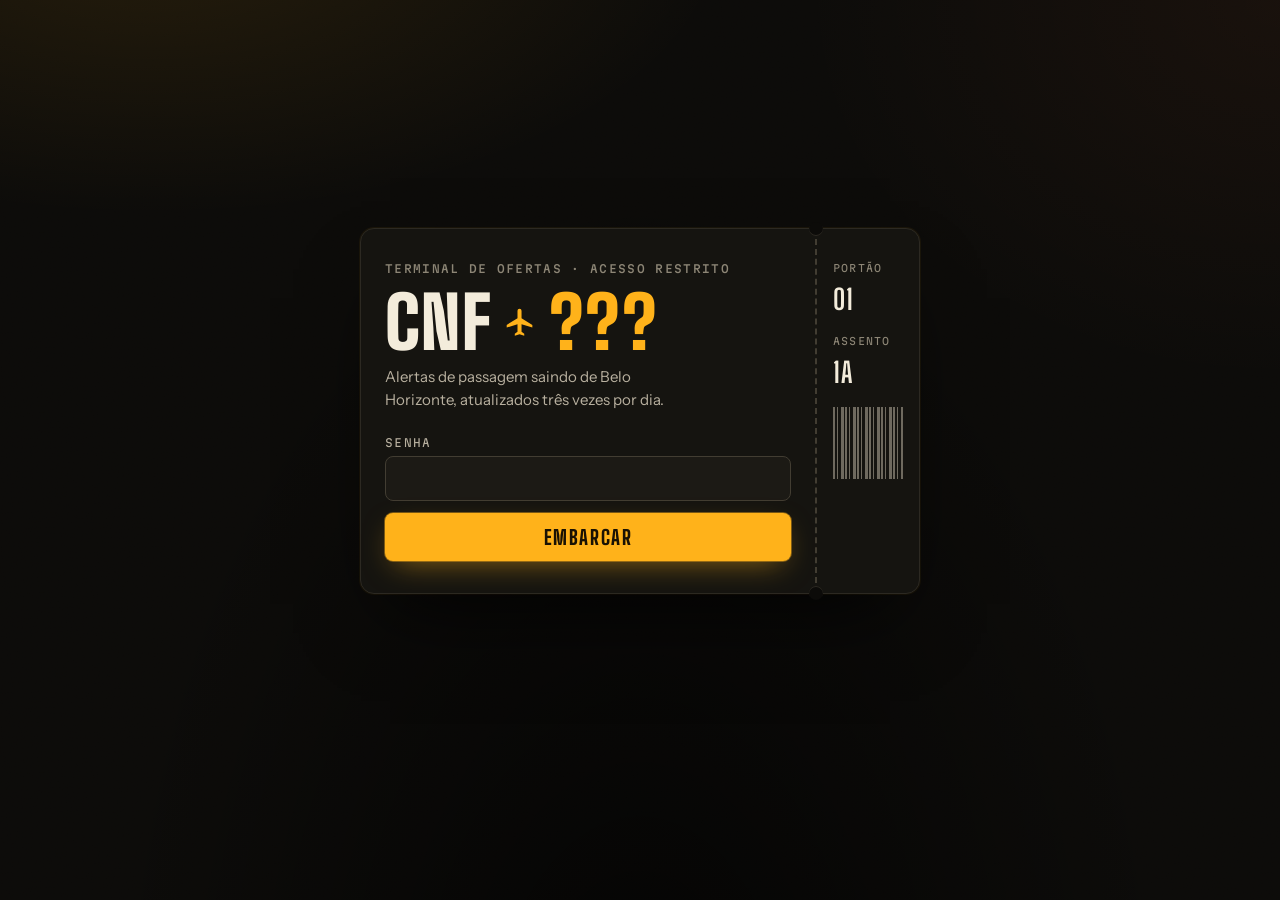
==== web/index.html @ 62c2d339 "feat(panel): Terminal CNF — departures board, boarding passes, paged table Gives the panel a point o" ====
<!DOCTYPE html>
<html lang="pt-BR">
<head>
  <meta charset="utf-8" />
  <meta name="viewport" content="width=device-width, initial-scale=1, viewport-fit=cover" />
  <meta name="color-scheme" content="dark" />
  <meta name="theme-color" content="#0c0b09" />
  <title>Terminal CNF — Passagens</title>
  <link rel="preconnect" href="https://fonts.googleapis.com" />
  <link rel="preconnect" href="https://fonts.gstatic.com" crossorigin />
  <link rel="stylesheet" href="https://fonts.googleapis.com/css2?family=Big+Shoulders+Display:wght@600;700;800;900&family=Instrument+Sans:wght@400;500;600&family=Martian+Mono:wght@400;500;600&display=swap" />
  <link rel="stylesheet" href="style.css" />
</head>
<body>
  <!-- Icon sprite, referenced with <use href="#i-nome">. -->
  <svg hidden aria-hidden="true">
    <defs>
      <g id="i-plane" fill="currentColor" stroke="none"><path d="M21 16v-2l-8-5V3.5a1.5 1.5 0 0 0-3 0V9l-8 5v2l8-2.5V19l-2 1.5V22l3.5-1 3.5 1v-1.5L13 19v-5.5l8 2.5Z"/></g>
      <g id="i-chevron"><path d="m6 9 6 6 6-6"/></g>
      <g id="i-down"><path d="M12 5v14m0 0-6-6m6 6 6-6"/></g>
      <g id="i-up"><path d="M12 19V5m0 0-6 6m6-6 6 6"/></g>
      <g id="i-star" fill="currentColor" stroke="none"><path d="m12 3 2.6 5.6 6 .8-4.4 4.2 1.1 6-5.3-2.9-5.3 2.9 1.1-6L3.4 9.4l6-.8L12 3Z"/></g>
      <g id="i-grid" fill="currentColor" stroke="none"><path d="M4 5h7v6H4zM13 5h7v6h-7zM4 13h7v6H4zM13 13h7v6h-7z"/></g>
      <g id="i-rows"><path d="M4 6h16M4 12h16M4 18h16"/></g>
      <g id="i-x"><path d="m6 6 12 12M18 6 6 18"/></g>
      <g id="i-arrow"><path d="M5 12h14m0 0-5-5m5 5-5 5"/></g>
    </defs>
  </svg>

  <div class="atmosphere" aria-hidden="true"></div>

  <main>
    <!-- ============ Gate: a boarding pass you "scan" with the password ============ -->
    <section id="gate" aria-labelledby="gate-title">
      <div class="gate-pass">
        <div class="gate-main">
          <p class="kicker">Terminal de ofertas · acesso restrito</p>
          <h1 id="gate-title"><span>CNF</span><svg viewBox="0 0 24 24" aria-hidden="true"><use href="#i-plane"/></svg><span>???</span></h1>
          <p class="gate-copy">Alertas de passagem saindo de Belo Horizonte, atualizados três vezes por dia.</p>
          <form id="gate-form" autocomplete="on">
            <label class="field">
              <span>Senha</span>
              <input id="password" type="password" autocomplete="current-password" required />
            </label>
            <button id="unlock" class="btn-board" type="submit">Embarcar</button>
          </form>
          <p id="error" class="error" role="alert" hidden>Senha incorreta. Confira e tente de novo.</p>
        </div>
        <div class="gate-stub" aria-hidden="true">
          <span>Portão</span><b>01</b>
          <span>Assento</span><b>1A</b>
          <span class="barcode"></span>
        </div>
      </div>
    </section>

    <!-- ============ App ============ -->
    <section id="app" hidden>
      <header class="terminal-head">
        <div class="sign">
          <span class="sign-code" id="hub-label">CNF</span>
          <div>
            <p class="kicker">Terminal de ofertas</p>
            <h1>Partidas · <span id="hub-city">Belo Horizonte</span></h1>
          </div>
        </div>
        <div class="clock">
          <span class="clock-time" id="clock" aria-label="Hora em Brasília">--:--:--</span>
          <span class="kicker">Horário de Brasília</span>
          <p id="updated" class="updated"></p>
        </div>
      </header>

      <section class="board" aria-labelledby="board-title">
        <div class="board-head">
          <h2 id="board-title">Em destaque agora</h2>
          <p class="kicker">o melhor sinal de cada destino, dentro dos seus filtros</p>
        </div>
        <div class="board-cols" aria-hidden="true">
          <span>Destino</span><span>Data</span><span>Cia</span><span>Tarifa</span><span>Status</span>
        </div>
        <ol id="board" class="board-rows"></ol>
      </section>

      <div id="summary" class="counters"></div>

      <div class="toolbar">
        <div class="filters" id="filters">
          <select id="f-regiao" aria-label="Filtrar por região"></select>
          <select id="f-sentido" aria-label="Filtrar por sentido">
            <option value="">Sentido: todos</option>
            <option value="ida">Ida (de CNF)</option>
            <option value="volta">Volta (pra CNF)</option>
          </select>
          <select id="f-aeroporto" aria-label="Filtrar por aeroporto"></select>
          <select id="f-cia" aria-label="Filtrar por companhia"></select>
          <select id="f-tipo" aria-label="Filtrar por tipo de sinal">
            <option value="">Sinal: todos</option>
            <option value="azul">Azul mais barata</option>
            <option value="watch">Price-watch</option>
            <option value="roundtrip">Ida+volta Europa</option>
            <option value="queda">Preço em queda</option>
          </select>
          <label class="field-inline"><span>De</span><input type="date" id="f-de" aria-label="Data inicial" /></label>
          <label class="field-inline"><span>Até</span><input type="date" id="f-ate" aria-label="Data final" /></label>
          <label class="field-inline check"><input id="f-direto" type="checkbox" /> <span>Só diretos</span></label>
          <label class="field-inline range">
            <span>Até <output id="f-preco-out"></output></span>
            <input id="f-preco" type="range" min="0" max="10000" step="50" aria-label="Preço máximo" />
          </label>
        </div>

        <div class="view-controls">
          <button id="clear" class="btn-ghost" type="button">
            <svg viewBox="0 0 24 24" aria-hidden="true"><use href="#i-x"/></svg> <span id="clear-label">Limpar</span>
          </button>
          <select id="f-ordem" aria-label="Ordenar por">
            <option value="preco">Ordenar: menor preço</option>
            <option value="delta">Ordenar: maior queda</option>
            <option value="data">Ordenar: data mais próxima</option>
            <option value="destino">Ordenar: destino (A-Z)</option>
          </select>
          <div class="segmented" role="group" aria-label="Modo de visualização">
            <button type="button" class="seg" data-view="cards" aria-pressed="true">
              <svg viewBox="0 0 24 24" aria-hidden="true"><use href="#i-grid"/></svg> Cartões
            </button>
            <button type="button" class="seg" data-view="tabela" aria-pressed="false">
              <svg viewBox="0 0 24 24" aria-hidden="true"><use href="#i-rows"/></svg> Tabela
            </button>
          </div>
        </div>
      </div>

      <p id="count" class="count" role="status" aria-live="polite"></p>

      <div id="cards" class="passes"></div>

      <div id="tabela" hidden>
        <div class="table-wrap">
          <table id="table">
            <thead>
              <tr>
                <th data-sort="destino" aria-sort="none"><button type="button">Rota</button></th>
                <th data-sort="data" aria-sort="none"><button type="button">Data</button></th>
                <th data-sort="cia" aria-sort="none"><button type="button">Cia</button></th>
                <th data-sort="preco" aria-sort="ascending"><button type="button">Tarifa</button></th>
                <th data-sort="delta_pct" aria-sort="none"><button type="button">vs. média</button></th>
                <th>Sinal</th>
                <th><span class="sr-only">Comprar</span></th>
              </tr>
            </thead>
            <tbody id="rows"></tbody>
          </table>
        </div>
        <button id="more" class="btn-ghost more" type="button" hidden></button>
      </div>

      <p id="empty" class="empty" hidden>Nenhum voo bate com esses filtros. Tente afrouxar o preço ou o período.</p>
    </section>
  </main>
  <script src="app.js"></script>
</body>
</html>
---- web/style.css ----
/* ============================================================
   TERMINAL CNF
   An airport departures hall at night: warm black, sodium-amber
   signage, split-flap boards and boarding passes. Amber means
   "look at this"; green/red only ever say "cheaper/pricier than
   usual" and always come with an arrow or a word beside them.
   ============================================================ */
:root {
  color-scheme: dark;

  --bg:          #0c0b09;
  --panel:       #151410;
  --panel-2:     #1c1a15;
  --panel-hover: #221f19;
  --line:        #2c2922;
  --line-strong: #423d32;

  --cream:  #f3ecdb;
  --text-2: #b8b09f;
  --text-3: #8d8676;

  --amber:      #ffb21a;
  --amber-soft: #2e2208;
  --amber-line: #5c4210;
  --green:      #62d69d;
  --green-soft: #0f271b;
  --red:        #ff7c68;
  --red-soft:   #31150f;
  --blue:       #86b9ff;
  --blue-soft:  #122238;
  --violet:     #cfb0ff;
  --violet-soft:#261b36;

  --f-display: "Big Shoulders Display", "Arial Narrow", "Roboto Condensed", sans-serif;
  --f-mono:    "Martian Mono", ui-monospace, "Cascadia Mono", Consolas, monospace;
  --f-ui:      "Instrument Sans", "Segoe UI", system-ui, sans-serif;

  --sp-1: .25rem; --sp-2: .5rem; --sp-3: .75rem; --sp-4: 1rem;
  --sp-5: 1.5rem; --sp-6: 2rem;  --sp-7: 3rem;   --sp-8: 4.5rem;

  --r-sm: 4px; --r-md: 8px; --r-lg: 14px; --r-full: 999px;

  --ease: cubic-bezier(.2, .8, .3, 1);
  --z-bar: 20;
}

*, *::before, *::after { box-sizing: border-box; }
[hidden] { display: none !important; }

body {
  margin: 0;
  min-height: 100dvh;
  background: var(--bg);
  color: var(--cream);
  font-family: var(--f-ui);
  font-size: .9375rem;
  line-height: 1.5;
  -webkit-text-size-adjust: 100%;
}

/* Light from the signage above, a vignette, and a little film grain. */
.atmosphere {
  position: fixed; inset: 0; z-index: -1; pointer-events: none;
  background:
    radial-gradient(60rem 30rem at 12% -8%, rgb(255 178 26 / .10), transparent 60%),
    radial-gradient(50rem 40rem at 100% 0%, rgb(255 120 60 / .05), transparent 60%),
    radial-gradient(ellipse at 50% 120%, rgb(0 0 0 / .7), transparent 60%),
    var(--bg);
}
.atmosphere::after {
  content: ""; position: absolute; inset: 0; opacity: .07; mix-blend-mode: overlay;
  background-image: url("data:image/svg+xml,%3Csvg xmlns='http://www.w3.org/2000/svg' width='180' height='180'%3E%3Cfilter id='n'%3E%3CfeTurbulence type='fractalNoise' baseFrequency='.8' numOctaves='3' stitchTiles='stitch'/%3E%3C/filter%3E%3Crect width='100%25' height='100%25' filter='url(%23n)'/%3E%3C/svg%3E");
}

main {
  max-width: 1240px;
  margin: 0 auto;
  padding: var(--sp-5) max(var(--sp-4), env(safe-area-inset-right)) var(--sp-8) max(var(--sp-4), env(safe-area-inset-left));
}

h1, h2, h3, p { margin: 0; }
.num { font-variant-numeric: tabular-nums; }
.kicker {
  font-family: var(--f-mono); font-size: .6875rem; font-weight: 500;
  letter-spacing: .12em; text-transform: uppercase; color: var(--text-3);
}
.error { color: var(--red); font-size: .8125rem; margin-top: var(--sp-3); }

.sr-only {
  position: absolute; width: 1px; height: 1px; padding: 0; margin: -1px;
  overflow: hidden; clip: rect(0 0 0 0); white-space: nowrap; border: 0;
}

:where(a, button, input, select):focus-visible {
  outline: 2px solid var(--amber);
  outline-offset: 2px;
  border-radius: var(--r-sm);
}

svg {
  width: 1em; height: 1em; fill: none; stroke: currentColor;
  stroke-width: 1.75; stroke-linecap: round; stroke-linejoin: round; flex: none;
}

/* ---------------- Form controls ---------------- */
input, select {
  font: inherit;
  font-size: 16px; /* no iOS zoom on focus */
  color: var(--cream);
  background: var(--panel-2);
  border: 1px solid var(--line-strong);
  border-radius: var(--r-md);
  padding: .6rem .75rem;
  min-height: 44px;
}
select { cursor: pointer; }
button { font: inherit; cursor: pointer; }

.field { display: grid; gap: var(--sp-1); }
.field > span { font-family: var(--f-mono); font-size: .6875rem; letter-spacing: .12em; text-transform: uppercase; color: var(--text-2); }

.btn-board {
  min-height: 48px;
  background: var(--amber);
  color: #1a1203;
  font-family: var(--f-display);
  font-size: 1.25rem; font-weight: 800; letter-spacing: .08em; text-transform: uppercase;
  border: 0; border-radius: var(--r-md);
  padding: .5rem 1rem;
  box-shadow: 0 0 0 1px rgb(255 178 26 / .4), 0 10px 30px -10px rgb(255 178 26 / .55);
  transition: transform .15s var(--ease), filter .15s var(--ease);
}
.btn-board:hover { filter: brightness(1.06); }
.btn-board:active { transform: scale(.98); }
.btn-board[disabled] { opacity: .55; cursor: progress; }

.btn-ghost {
  display: inline-flex; align-items: center; gap: var(--sp-2);
  min-height: 44px; padding: 0 .85rem;
  background: transparent; color: var(--text-2);
  border: 1px solid var(--line-strong); border-radius: var(--r-md);
  font-size: .8125rem;
  transition: color .15s var(--ease), border-color .15s var(--ease);
}
.btn-ghost:hover { color: var(--cream); border-color: var(--text-3); }
.btn-ghost.is-active { color: var(--amber); border-color: var(--amber-line); }

/* ============================================================
   GATE — a boarding pass
   ============================================================ */
#gate { display: grid; place-items: center; min-height: 86dvh; }
.gate-pass {
  --notch: 14px;
  display: grid; grid-template-columns: 1fr 104px;
  width: min(560px, 100%);
  background: var(--panel);
  border: 1px solid var(--line);
  border-radius: var(--r-lg);
  box-shadow: 0 40px 80px -30px rgb(0 0 0 / .8), 0 0 0 1px rgb(255 178 26 / .06);
  animation: rise .6s var(--ease) both;
}
.gate-main { padding: var(--sp-6) var(--sp-5); }
.gate-main h1 {
  display: flex; align-items: center; gap: var(--sp-3);
  font-family: var(--f-display); font-weight: 900; font-size: clamp(3rem, 12vw, 4.5rem);
  line-height: .9; letter-spacing: .02em; margin: var(--sp-3) 0 var(--sp-3);
}
.gate-main h1 svg { font-size: .45em; color: var(--amber); }
.gate-main h1 span:last-child { color: var(--amber); }
.gate-copy { color: var(--text-2); max-width: 32ch; }
#gate-form { display: grid; gap: var(--sp-3); margin-top: var(--sp-5); }

.gate-stub {
  position: relative;
  display: grid; align-content: start; gap: 2px;
  padding: var(--sp-6) var(--sp-4);
  border-left: 2px dashed var(--line-strong);
  font-family: var(--f-mono); font-size: .625rem; letter-spacing: .12em; text-transform: uppercase; color: var(--text-3);
}
.gate-stub b { font-family: var(--f-display); font-size: 1.75rem; color: var(--cream); letter-spacing: .04em; margin-bottom: var(--sp-3); }
.gate-stub::before, .gate-stub::after {
  content: ""; position: absolute; left: calc(var(--notch) / -2 - 1px);
  width: var(--notch); height: var(--notch); border-radius: 50%; background: var(--bg);
}
.gate-stub::before { top: calc(var(--notch) / -2); box-shadow: inset 0 -1px 0 var(--line); }
.gate-stub::after  { bottom: calc(var(--notch) / -2); box-shadow: inset 0 1px 0 var(--line); }
.barcode {
  display: block; height: 72px; margin-top: auto;
  background: repeating-linear-gradient(90deg, var(--text-2) 0 2px, transparent 2px 4px, var(--text-2) 4px 5px, transparent 5px 8px, var(--text-2) 8px 11px, transparent 11px 12px);
  opacity: .55;
}

/* ============================================================
   HEADER — terminal signage + live clock
   ============================================================ */
.terminal-head {
  display: flex; align-items: flex-end; justify-content: space-between;
  gap: var(--sp-5); flex-wrap: wrap;
  padding-bottom: var(--sp-5); margin-bottom: var(--sp-5);
  border-bottom: 1px solid var(--line);
}
.sign { display: flex; align-items: center; gap: var(--sp-4); }
.sign-code {
  font-family: var(--f-display); font-weight: 900; font-size: 3.5rem; line-height: .85;
  color: #1a1203; background: var(--amber);
  padding: .35rem .6rem .2rem; border-radius: var(--r-md);
  box-shadow: 0 0 40px -8px rgb(255 178 26 / .55);
}
.sign h1 {
  font-family: var(--f-display); font-weight: 800; font-size: clamp(1.6rem, 4vw, 2.4rem);
  line-height: 1; letter-spacing: .01em; text-transform: uppercase; margin-top: var(--sp-1);
}
.clock { text-align: right; display: grid; justify-items: end; gap: 2px; }
.clock-time {
  font-family: var(--f-mono); font-weight: 500; font-size: 1.75rem; line-height: 1;
  color: var(--amber); font-variant-numeric: tabular-nums;
  text-shadow: 0 0 18px rgb(255 178 26 / .35);
}
.updated { font-size: .8125rem; color: var(--text-2); margin-top: var(--sp-1); }
.updated.stale { color: var(--amber); }
.updated.stale::before { content: "▲ "; }

/* ============================================================
   DEPARTURES BOARD
   ============================================================ */
.board {
  position: relative;
  background:
    repeating-linear-gradient(to bottom, rgb(255 255 255 / .018) 0 1px, transparent 1px 3px),
    linear-gradient(180deg, #13120e, #0f0e0b);
  border: 1px solid var(--line);
  border-radius: var(--r-lg);
  padding: var(--sp-4) var(--sp-4) var(--sp-3);
  margin-bottom: var(--sp-5);
  box-shadow: inset 0 1px 0 rgb(255 255 255 / .04), 0 30px 60px -40px rgb(0 0 0 / .9);
  overflow: hidden;
}
.board-head { display: flex; align-items: baseline; justify-content: space-between; gap: var(--sp-3); flex-wrap: wrap; margin-bottom: var(--sp-3); }
.board-head h2 {
  font-family: var(--f-display); font-weight: 800; font-size: 1.5rem;
  text-transform: uppercase; letter-spacing: .04em; color: var(--amber);
}
.board-cols, .board-row {
  display: grid;
  grid-template-columns: minmax(9rem, 1.5fr) .8fr .9fr .9fr minmax(8rem, 1.2fr);
  gap: var(--sp-3); align-items: center;
}
.board-cols {
  font-family: var(--f-mono); font-size: .625rem; letter-spacing: .14em; text-transform: uppercase;
  color: var(--text-3); padding: 0 var(--sp-2) var(--sp-2);
  border-bottom: 1px solid var(--line);
}
.board-rows { list-style: none; margin: 0; padding: 0; }
.board-row {
  padding: .55rem var(--sp-2);
  border-bottom: 1px solid rgb(255 255 255 / .04);
  color: var(--cream); text-decoration: none;
  font-family: var(--f-mono); font-size: .8125rem; font-weight: 500; text-transform: uppercase;
  border-radius: var(--r-sm);
  transition: background .15s var(--ease);
}
.board-rows li:last-child .board-row { border-bottom: 0; }
.board-row:hover { background: rgb(255 178 26 / .06); }
.board-row .dest { display: flex; align-items: baseline; gap: var(--sp-2); min-width: 0; }
.board-row .dest .code { color: var(--amber); font-weight: 600; font-size: .9375rem; white-space: nowrap; flex: none; }
.board-row .dest .city i { font-style: normal; color: var(--text-3); margin-right: 2px; }
.board-row .dest .city { color: var(--text-2); font-size: .6875rem; white-space: nowrap; overflow: hidden; text-overflow: ellipsis; }
.board-row .b-fare { color: var(--amber); font-weight: 600; white-space: nowrap; }
.board-row .status { font-size: .75rem; }
.status.s-good { color: var(--green); }
.status.s-deal { color: var(--amber); }
.status.s-azul { color: var(--blue); }
.status.s-rt   { color: var(--violet); }
.status.s-flat { color: var(--text-3); }
.board-empty { padding: var(--sp-5) var(--sp-2); color: var(--text-2); font-family: var(--f-mono); font-size: .8125rem; }

/* Split-flap tiles: each character sits on its own two-tone tile. */
.flap {
  display: inline-block; position: relative;
  min-width: .72em; padding: 0 .08em; margin-right: 1px;
  text-align: center;
  background: linear-gradient(180deg, #221f19 0 50%, #1a1814 50% 100%);
  border-radius: 2px;
  box-shadow: inset 0 -1px 0 rgb(0 0 0 / .45);
}
.flap::after {
  content: ""; position: absolute; left: 0; right: 0; top: 50%; height: 1px;
  background: rgb(0 0 0 / .55);
}
.flap.sp { background: transparent; box-shadow: none; }
.flap.sp::after { display: none; }
.flap.spin { color: var(--text-3); }

/* ============================================================
   COUNTERS
   ============================================================ */
.counters {
  display: grid; grid-template-columns: repeat(5, 1fr);
  border: 1px solid var(--line); border-radius: var(--r-lg);
  background: var(--panel);
  margin-bottom: var(--sp-5);
  overflow: hidden;
}
.counter { padding: var(--sp-3) var(--sp-4); border-left: 1px solid var(--line); }
.counter:first-child { border-left: 0; }
.counter .value {
  display: block; font-family: var(--f-display); font-weight: 800; font-size: 2.1rem;
  line-height: 1.05; letter-spacing: .01em; margin-top: 2px;
}
.counter.is-deal .value { color: var(--amber); }
.counter.is-good .value { color: var(--green); }

/* ============================================================
   TOOLBAR
   ============================================================ */
.toolbar {
  position: sticky; top: 0; z-index: var(--z-bar);
  display: grid; gap: var(--sp-2);
  padding: var(--sp-3) 0;
  background: linear-gradient(var(--bg) 70%, rgb(12 11 9 / .92));
  border-bottom: 1px solid var(--line);
}
.filters, .view-controls { display: flex; flex-wrap: wrap; gap: var(--sp-2); align-items: center; }
.view-controls { justify-content: space-between; }
/* On wider screens every control flows in one wrapping line, with ordering and
   the view switch pushed to the right edge. Phones keep a scrollable filter strip. */
@media (min-width: 721px) {
  .toolbar { display: flex; flex-wrap: wrap; align-items: center; gap: var(--sp-2); }
  .filters { display: contents; }
  .view-controls { margin-left: auto; flex-wrap: nowrap; }
}
.toolbar select, .toolbar input[type=date] { font-size: .8125rem; padding: .35rem .55rem; }
.field-inline { display: inline-flex; align-items: center; gap: var(--sp-2); color: var(--text-2); font-size: .8125rem; }
.field-inline.check { min-height: 44px; padding: 0 var(--sp-2); cursor: pointer; }
.field-inline.check input { min-height: 0; width: 18px; height: 18px; accent-color: var(--amber); }
.range input[type=range] { width: 130px; min-height: 0; padding: 0; border: 0; background: none; accent-color: var(--amber); }
.range output { font-family: var(--f-mono); font-size: .75rem; color: var(--amber); }

.segmented { display: inline-flex; background: var(--panel); border: 1px solid var(--line-strong); border-radius: var(--r-md); padding: 3px; }
.seg {
  display: inline-flex; align-items: center; gap: var(--sp-2);
  min-height: 38px; padding: 0 .85rem;
  background: transparent; border: 0; border-radius: 6px;
  color: var(--text-2); font-size: .8125rem;
  transition: background .15s var(--ease), color .15s var(--ease);
}
.seg[aria-pressed="true"] { background: var(--amber); color: #1a1203; font-weight: 600; }

.count { margin: var(--sp-4) 0 var(--sp-3); font-family: var(--f-mono); font-size: .6875rem; letter-spacing: .1em; text-transform: uppercase; color: var(--text-3); }
.empty {
  text-align: center; color: var(--text-2); padding: var(--sp-7) var(--sp-4);
  border: 1px dashed var(--line-strong); border-radius: var(--r-lg);
}

/* ============================================================
   BOARDING PASSES (cards by destination)
   ============================================================ */
.passes {
  display: grid; grid-template-columns: repeat(auto-fill, minmax(360px, 1fr));
  gap: var(--sp-4); align-items: start;
}
.pass {
  --notch: 16px;
  position: relative;
  background: linear-gradient(180deg, var(--panel-2), var(--panel));
  border: 1px solid var(--line);
  border-radius: var(--r-lg);
  transition: border-color .2s var(--ease), transform .2s var(--ease), box-shadow .2s var(--ease);
}
/* Only the first paint deals the passes in; re-renders (opening one, filtering) must not replay it. */
.passes.booting .pass { animation: rise .5s var(--ease) both; animation-delay: calc(var(--i, 0) * 35ms); }
.pass:hover { border-color: var(--line-strong); transform: translateY(-2px); box-shadow: 0 18px 40px -24px rgb(0 0 0 / .9); }
.pass.is-alert { border-color: var(--amber-line); }
.pass.is-alert::before {
  content: ""; position: absolute; left: 18px; right: 18px; top: -1px; height: 2px;
  background: var(--amber); border-radius: 0 0 2px 2px; box-shadow: 0 0 14px rgb(255 178 26 / .6);
}

.pass-top {
  display: grid; grid-template-columns: 1fr 128px;
  width: 100%; padding: 0; text-align: left;
  background: none; border: 0; color: inherit;
  border-radius: var(--r-lg) var(--r-lg) 0 0;
}
.pass-main { display: block; padding: var(--sp-4) var(--sp-4) var(--sp-3); min-width: 0; }
.pass-route { display: grid; grid-template-columns: auto 1fr auto; align-items: end; gap: var(--sp-2); }
.iata { display: grid; min-width: 0; }
.iata b { font-family: var(--f-display); font-weight: 900; font-size: 2.6rem; line-height: .9; letter-spacing: .02em; }
.iata small { font-size: .6875rem; color: var(--text-2); white-space: nowrap; overflow: hidden; text-overflow: ellipsis; max-width: 11ch; }
.iata:last-child { text-align: right; justify-items: end; }
.iata:last-child b { color: var(--amber); }
.flight-path {
  position: relative; align-self: center; height: 16px; margin-bottom: 14px;
  border-top: 2px dotted var(--line-strong);
  top: 8px;
}
.flight-path svg {
  position: absolute; left: 50%; top: -9px; transform: translateX(-50%) rotate(90deg);
  font-size: 16px; color: var(--text-2); background: var(--panel-2); padding: 0 2px; box-sizing: content-box;
}
.pass-meta { display: grid; grid-template-columns: repeat(3, auto); justify-content: start; gap: var(--sp-5); margin-top: var(--sp-3); }
.pass-meta span { display: grid; }
.pass-meta i { font-style: normal; font-family: var(--f-mono); font-size: .5625rem; letter-spacing: .14em; text-transform: uppercase; color: var(--text-3); }
.pass-meta em { font-style: normal; font-weight: 600; font-size: .875rem; }

.pass-stub {
  position: relative; display: grid; align-content: space-between; justify-items: end; gap: var(--sp-2);
  padding: var(--sp-4) var(--sp-4) var(--sp-3);
  border-left: 2px dashed var(--line-strong);
  text-align: right;
}
.pass-stub::before, .pass-stub::after {
  content: ""; position: absolute; left: calc(var(--notch) / -2 - 1px);
  width: var(--notch); height: var(--notch); border-radius: 50%; background: var(--bg);
}
.pass-stub::before { top: calc(var(--notch) / -2 - 1px); box-shadow: inset 0 -1px 0 var(--line); }
.pass-stub::after  { bottom: calc(var(--notch) / -2 - 1px); box-shadow: inset 0 1px 0 var(--line); }
.pass.open .pass-stub::after { display: none; }
.fare-label { font-family: var(--f-mono); font-size: .5625rem; letter-spacing: .14em; text-transform: uppercase; color: var(--text-3); }
.fare {
  display: block; font-family: var(--f-display); font-weight: 800; font-size: 2rem; line-height: 1;
  letter-spacing: .01em; font-variant-numeric: tabular-nums;
}
.fare small { font-size: .55em; color: var(--text-2); font-weight: 700; margin-right: 2px; }

.pass-foot {
  display: flex; align-items: center; justify-content: space-between; gap: var(--sp-3);
  padding: var(--sp-2) var(--sp-4) var(--sp-3);
  border-top: 1px solid var(--line);
}
.pass-toggle {
  display: inline-flex; align-items: center; gap: var(--sp-1);
  font-family: var(--f-mono); font-size: .625rem; letter-spacing: .12em; text-transform: uppercase; color: var(--text-2);
}
.chevron { font-size: 1rem; transition: transform .2s var(--ease); }
.pass.open .chevron { transform: rotate(180deg); }
.pass-top:hover + .pass-foot .pass-toggle, .pass-foot:hover .pass-toggle { color: var(--amber); }

.badges { display: flex; flex-wrap: wrap; gap: var(--sp-1); margin-top: var(--sp-3); }
.badge {
  display: inline-flex; align-items: center; gap: 4px;
  font-family: var(--f-mono); font-size: .625rem; font-weight: 500; letter-spacing: .06em; text-transform: uppercase;
  padding: .2rem .5rem; border-radius: var(--r-sm);
  border: 1px solid transparent;
}
.badge svg { font-size: .75rem; }
.badge.azul  { background: var(--blue-soft);   color: var(--blue);   border-color: #203a5e; }
.badge.watch { background: var(--amber-soft);  color: var(--amber);  border-color: var(--amber-line); }
.badge.rt    { background: var(--violet-soft); color: var(--violet); border-color: #3d2c56; }
.badge.low   { background: var(--green-soft);  color: var(--green);  border-color: #1d4532; }
.badge.reg   { background: transparent;        color: var(--text-2); border-color: var(--line-strong); }

.delta { display: inline-flex; align-items: center; gap: 3px; white-space: nowrap; font-family: var(--f-mono); font-size: .6875rem; font-weight: 500; }
.delta.down { color: var(--green); }
.delta.up   { color: var(--red); }
.delta.flat { color: var(--text-3); }

.spark { display: block; width: 96px; height: 26px; overflow: visible; }
.spark path { fill: none; stroke-width: 1.6; stroke: var(--text-3); }
.spark.down path { stroke: var(--green); }
.spark.up path   { stroke: var(--red); }
.spark.down { color: var(--green); }
.spark.up   { color: var(--red); }
.spark circle { fill: currentColor; stroke: var(--panel); stroke-width: 2; }

/* ---------------- Expanded: calendar + dates ---------------- */
.pass-body { border-top: 2px dashed var(--line-strong); padding: var(--sp-4); display: grid; gap: var(--sp-4); }
.month { display: grid; gap: var(--sp-2); }
.month h3 { font-family: var(--f-display); font-size: 1.125rem; font-weight: 800; text-transform: uppercase; letter-spacing: .04em; color: var(--text-2); }
.dow, .grid { display: grid; grid-template-columns: repeat(7, 1fr); gap: 3px; }
.dow span { text-align: center; font-family: var(--f-mono); font-size: .625rem; color: var(--text-3); }
.day {
  display: grid; align-content: center; justify-items: center; gap: 1px;
  aspect-ratio: 1; min-height: 42px; padding: 2px;
  border-radius: var(--r-sm); border: 1px solid transparent;
  background: rgb(255 255 255 / .025); color: var(--text-3);
  font-family: var(--f-mono); font-size: .6875rem; text-decoration: none;
}
.day.empty { background: transparent; }
.day .d { font-weight: 600; }
.day .p { font-size: .5625rem; font-variant-numeric: tabular-nums; }
a.day { color: var(--cream); transition: transform .12s var(--ease); }
a.day:hover { border-color: var(--cream); transform: scale(1.06); }
/* Price tiers — the tier is also spelled out in each cell's title. */
a.day.t1 { background: #113a2a; color: #8ff0c2; }
a.day.t2 { background: #1f3a1d; color: #bfe393; }
a.day.t3 { background: #3a2c0b; color: #ffcf66; }
a.day.t4 { background: #3d1b15; color: #ffa594; }
a.day.best { outline: 2px solid var(--amber); outline-offset: -2px; box-shadow: 0 0 16px -2px rgb(255 178 26 / .55); }

.legend { display: flex; flex-wrap: wrap; gap: var(--sp-3); font-size: .6875rem; color: var(--text-3); }
.legend i { display: inline-block; width: 10px; height: 10px; border-radius: 2px; margin-right: 4px; vertical-align: -1px; }

.dates { width: 100%; border-collapse: collapse; font-size: .8125rem; }
.dates th { text-align: left; font-family: var(--f-mono); font-weight: 500; font-size: .5625rem; letter-spacing: .14em; text-transform: uppercase; color: var(--text-3); padding-bottom: var(--sp-1); }
.dates td { padding: .45rem 0; border-top: 1px solid var(--line); }
.dates td:last-child, .dates th:last-child { text-align: right; }

a.buy { color: var(--amber); text-decoration: none; font-weight: 600; }
a.buy:hover { text-decoration: underline; text-underline-offset: 3px; }

/* ============================================================
   TABLE — a denser board
   ============================================================ */
.table-wrap { overflow-x: auto; border: 1px solid var(--line); border-radius: var(--r-lg); background: var(--panel); }
table#table { width: 100%; border-collapse: collapse; font-size: .8125rem; }
#table th {
  text-align: left; padding: 0; border-bottom: 1px solid var(--line-strong);
  font-family: var(--f-mono); font-size: .5625rem; font-weight: 500; letter-spacing: .14em; text-transform: uppercase; color: var(--text-3);
}
#table th:not(:has(button)) { padding: var(--sp-3); }
#table th button {
  width: 100%; text-align: left; background: none; border: 0; color: inherit; font: inherit; letter-spacing: inherit; text-transform: inherit;
  padding: var(--sp-3);
}
#table th[aria-sort="ascending"]  button { color: var(--amber); }
#table th[aria-sort="descending"] button { color: var(--amber); }
#table th[aria-sort="ascending"]  button::after { content: " ▲"; }
#table th[aria-sort="descending"] button::after { content: " ▼"; }
#table td { padding: .6rem var(--sp-3); border-bottom: 1px solid var(--line); vertical-align: middle; }
#table td:first-child { font-family: var(--f-mono); font-weight: 500; }
#table tbody tr:last-child td { border-bottom: 0; }
#table tbody tr:hover td { background: var(--panel-hover); }
#table tr.is-alert td:first-child { box-shadow: inset 3px 0 0 var(--amber); }
.muted { color: var(--text-2); font-size: .8125rem; }
.more { display: flex; margin: var(--sp-4) auto 0; }

/* ============================================================
   MOTION
   ============================================================ */
@keyframes rise {
  from { opacity: 0; transform: translateY(10px); }
  to   { opacity: 1; transform: none; }
}

.board-row .meta { display: none; font-size: .625rem; color: var(--text-2); }

/* ============================================================
   RESPONSIVE
   ============================================================ */
@media (max-width: 900px) {
  .counters { grid-template-columns: repeat(3, 1fr); }
  .counter:nth-child(4) { border-left: 0; }
  .counter:nth-child(n+4) { border-top: 1px solid var(--line); }
}

@media (max-width: 720px) {
  main { padding-top: var(--sp-4); }
  .terminal-head { align-items: center; }
  .sign-code { font-size: 2.6rem; }
  .clock { justify-items: start; text-align: left; }
  .clock-time { font-size: 1.25rem; }

  .board { padding: var(--sp-3); }
  .board-cols { display: none; }
  .board-row {
    grid-template-columns: 1fr auto;
    grid-template-areas: "dest fare" "meta status";
    row-gap: 2px; padding: .6rem var(--sp-1);
  }
  .board-row .dest   { grid-area: dest; }
  .board-row .b-fare { grid-area: fare; justify-self: end; }
  .board-row .when, .board-row .cia { display: none; }
  .board-row .status { grid-area: status; justify-self: end; }
  .board-row .meta   { grid-area: meta; display: block; }

  .counters { grid-template-columns: repeat(2, 1fr); }
  .counter { border-left: 0; border-top: 1px solid var(--line); }
  .counter:nth-child(-n+2) { border-top: 0; }
  .counter:nth-child(even) { border-left: 1px solid var(--line); }
  .counter:last-child { grid-column: span 2; border-left: 0; }
  .counter .value { font-size: 1.7rem; }

  .passes { grid-template-columns: 1fr; }

  .filters { flex-wrap: nowrap; overflow-x: auto; padding-bottom: var(--sp-1); scrollbar-width: none; }
  .filters::-webkit-scrollbar { display: none; }
  .filters > * { flex: none; }

  .table-wrap { border: 0; background: none; overflow: visible; }
  #table thead { display: none; }
  #table, #table tbody, #table tr, #table td { display: block; width: 100%; }
  #table tr { background: var(--panel); border: 1px solid var(--line); border-radius: var(--r-md); padding: var(--sp-3); margin-bottom: var(--sp-2); }
  #table td { border: 0; padding: var(--sp-1) 0; display: flex; justify-content: space-between; gap: var(--sp-3); }
  #table td::before { content: attr(data-label); font-family: var(--f-mono); font-size: .5625rem; letter-spacing: .14em; text-transform: uppercase; color: var(--text-3); }
  #table tr.is-alert { border-color: var(--amber-line); }
  #table tr.is-alert td:first-child { box-shadow: none; }
}

@media (max-width: 440px) {
  .gate-pass { grid-template-columns: 1fr; }
  .gate-stub { display: none; }
  .pass-top { grid-template-columns: 1fr; }
  .pass-stub {
    border-left: 0; border-top: 2px dashed var(--line-strong);
    grid-template-columns: 1fr auto; align-items: end; justify-items: start; text-align: left;
  }
  .pass-stub::before, .pass-stub::after { top: calc(var(--notch) / -2 - 1px); bottom: auto; }
  .pass-stub::before { left: calc(var(--notch) / -2 - 1px); }
  .pass-stub::after  { left: auto; right: calc(var(--notch) / -2 - 1px); display: block !important; }
  .iata b { font-size: 2.2rem; }
}

@media (prefers-reduced-motion: reduce) {
  *, *::before, *::after { animation-duration: .01ms !important; animation-delay: 0ms !important; transition-duration: .01ms !important; }
}
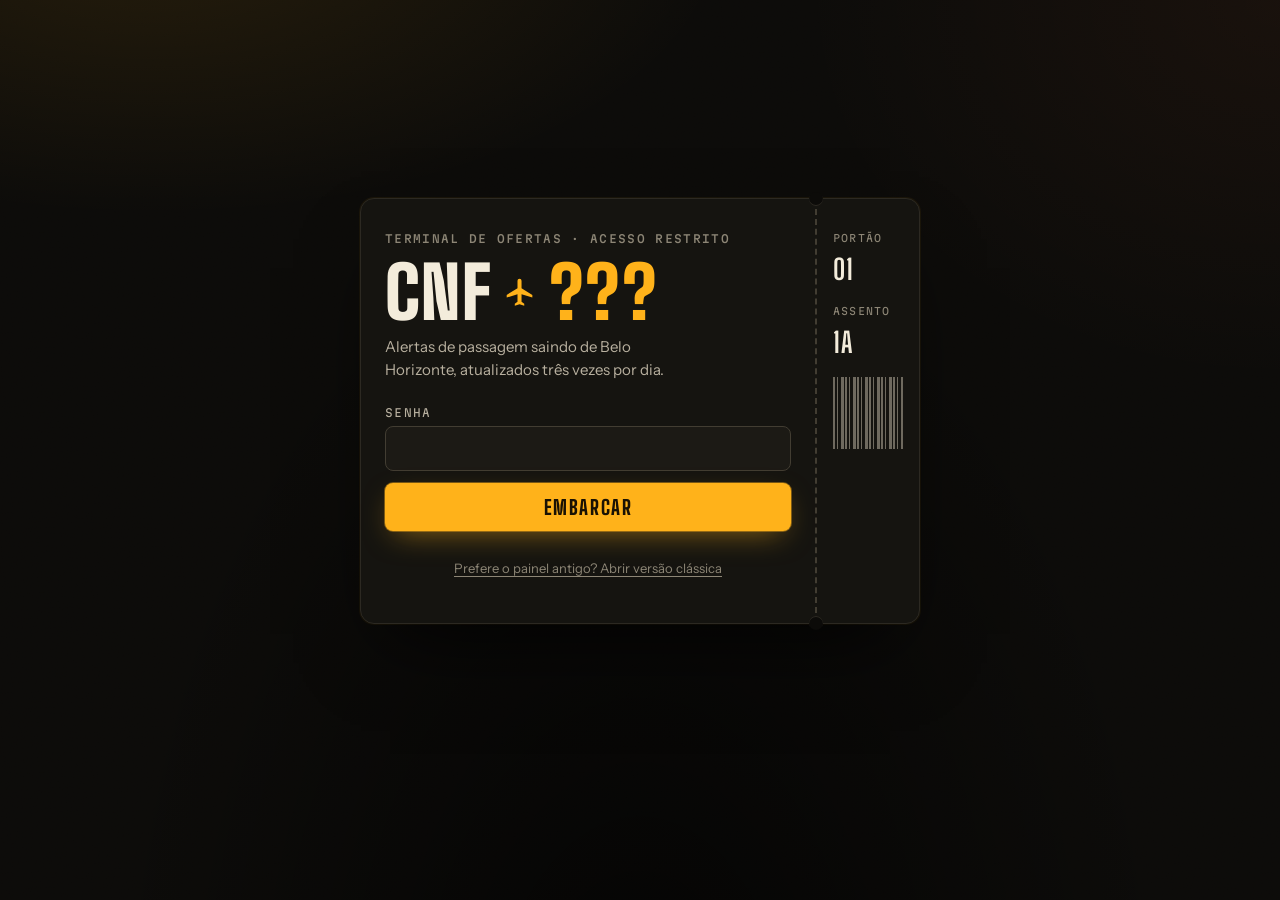
==== commit bf623694: "feat(panel): keep the classic panel at /classic/ with a version switch Both panels ship: the Termina" ====
--- a/web/index.html
+++ b/web/index.html
@@ -10,6 +10,8 @@
   <link rel="preconnect" href="https://fonts.gstatic.com" crossorigin />
   <link rel="stylesheet" href="https://fonts.googleapis.com/css2?family=Big+Shoulders+Display:wght@600;700;800;900&family=Instrument+Sans:wght@400;500;600&family=Martian+Mono:wght@400;500;600&display=swap" />
   <link rel="stylesheet" href="style.css" />
+  <script src="switch.js"></script>
+  <script>PanelVersion.redirectIfClassic();</script>
 </head>
 <body>
   <!-- Icon sprite, referenced with <use href="#i-nome">. -->
@@ -45,6 +47,7 @@
             <button id="unlock" class="btn-board" type="submit">Embarcar</button>
           </form>
           <p id="error" class="error" role="alert" hidden>Senha incorreta. Confira e tente de novo.</p>
+          <button type="button" class="switch-link" data-switch>Prefere o painel antigo? Abrir versão clássica</button>
         </div>
         <div class="gate-stub" aria-hidden="true">
           <span>Portão</span><b>01</b>
@@ -68,6 +71,7 @@
           <span class="clock-time" id="clock" aria-label="Hora em Brasília">--:--:--</span>
           <span class="kicker">Horário de Brasília</span>
           <p id="updated" class="updated"></p>
+          <button type="button" class="btn-ghost switch-btn" data-switch>Versão clássica</button>
         </div>
       </header>
 
--- a/web/style.css
+++ b/web/style.css
@@ -190,6 +190,13 @@
   opacity: .55;
 }
 
+.switch-link {
+  display: block; margin: var(--sp-4) auto 0; min-height: 44px;
+  background: none; border: 0; color: var(--text-3); font-size: .8125rem;
+  text-decoration: underline; text-underline-offset: 3px;
+}
+.switch-link:hover { color: var(--amber); }
+
 /* ============================================================
    HEADER — terminal signage + live clock
    ============================================================ */
@@ -217,6 +224,7 @@
   text-shadow: 0 0 18px rgb(255 178 26 / .35);
 }
 .updated { font-size: .8125rem; color: var(--text-2); margin-top: var(--sp-1); }
+.switch-btn { min-height: 36px; margin-top: var(--sp-2); font-size: .75rem; }
 .updated.stale { color: var(--amber); }
 .updated.stale::before { content: "▲ "; }
 
